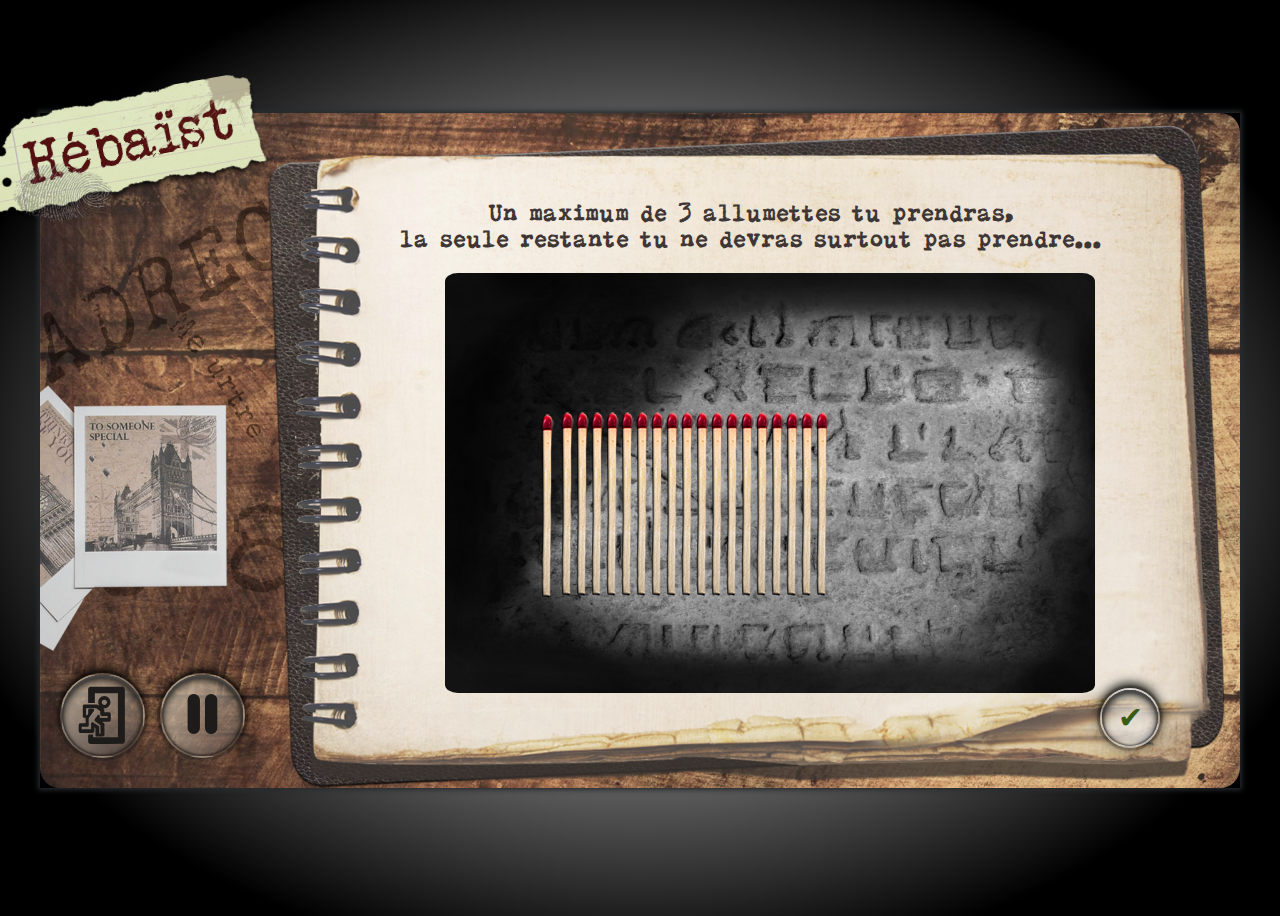
==== allumettes.html @ 265a36fc "jeu allumettes" ====
<!doctype html>
<html lang="fr">

<head>
	<meta charset="UTF-8">
	<link href="assets/style/allumettes_style.css" rel="stylesheet">

	<title>Hébaïst</title>
</head>

<body>

	<div id="backgound">
		<img alt="background" id="bkimg" src="assets/pics/background_img.jpg" />
		<img alt="bloc notes" id="bloc" src="assets/pics/bloc_jeu.png" />

		<img alt="logo" id="logo" src="assets/pics/logo.png" />
		<button type="button" class="bt-accueil" id="quitter">
			<img alt="pause" class="color-bt" src="assets/pics/quitter.svg" />
		</button>
		<button type="button" class="bt-accueil" id="pause">
			<img alt="quitter" class="color-bt" src="assets/pics/pause.svg" />
		</button>



		<!--		///////////////////////////////////////////////////-->

		<p class="consigne-text">Un maximum de 3 allumettes tu prendras, <br />la seule restante tu ne devras surtout pas prendre...</p>

		<div id="allumettes-background">
			<img src="assets/pics/tombe.jpg" />
		</div>

		<div id="allumette">
			<img src="assets/pics/alumette.png" />
		</div>
		
		<div id="container-allumette">
			
		</div>

		<!-- /Allumettes -->

		<button type="button" class="bt-valide" id="valide">✔
		</button>
		<!-- /Button valide -->
	</div>




</body>
<script type="text/javascript" src="assets/script/allumettes_script.js"></script>

</html>
---- assets/style/allumettes_style.css ----
@font-face {
	font-family: 'olivetti';
	src: url('../fonts/olivetti.ttf');
	font-weight: normal;
	font-style: normal;
}



body {
	height: 100vh;
	background: radial-gradient(white, grey, black 80%);
	background-repeat: no-repeat;
	overflow: hidden;
}

#backgound {
	position: absolute;
	margin: auto;
	top: 0;
	right: 0;
	bottom: 0;
	left: 0;
	width: 1200px;
	height: 675px;
	box-shadow: 0 0 5px 2px #282a2d;
	line-height: 1.4;
}

#bkimg {
	position: relative;
	z-index: 1;
	width: 1200px;
	height: auto;
	border-radius: 20px;
}

#bloc {
	position: absolute;
	z-index: 1;
	width: 940px;
	height: auto;
	top: 25px;
	left: 240px;
}



#logo {
	position: absolute;
	z-index: 3;
	width: 300px;
	height: auto;
	top: -20px;
	left: -60px;
	-webkit-transform: rotate(-10deg);
	-moz-transform: rotate(-10deg);
	-ms-transform: rotate(-10deg);
	-o-transform: rotate(-10deg);
	transform: rotate(-10deg);
}



#quitter {
	position: absolute;
	z-index: 2;
	height: 85px;
	width: 85px;
	bottom: 30px;
	left: 20px;
}

#pause {
	position: absolute;
	z-index: 2;
	height: 85px;
	width: 85px;
	bottom: 30px;
	left: 120px;
}

#valide {
	position: absolute;
	z-index: 2;
	height: 60px;
	width: 60px;
	bottom: 40px;
	right: 80px;
}





.bt-accueil {
	transition: 0.1s;

	border: 2px solid rgba(0, 0, 0, 0.1);
	border-radius: 170px;

	background: linear-gradient(-45deg, rgba(48, 43, 43, 0.4), rgba(222, 208, 186, 0.8));

	box-shadow:
		/* offset-x | offset-y | blur-radius | spread-radius | color */
		0 -5px 10px rgba(0, 0, 0, 0.75),
		0 0 15px rgba(0, 0, 0, 0.5),
		0 0 1px 3px rgba(0, 0, 0, 0.2),
		0 4px 5px rgba(255, 255, 255, 0.1),

		inset 0 2px 3px #555,
		inset 0 4px 8px #000,
		inset 0 0 3px #000,

		inset 0 -20px 15px rgba(255, 255, 255, 0.05);

}

.bt-accueil:hover {
	cursor: pointer;
	transition: 0.1s;
	outline: 0;

	height: 65px;
	padding-top: 5px;

	background: linear-gradient(-90deg, rgba(255, 255, 255, 0.5), rgba(198, 199, 199, 0.3));

	box-shadow:
		0 5px 10px rgba(0, 0, 0, 0.75),
		0 0 15px rgba(0, 0, 0, 1),
		0 0 1px 3px rgba(0, 0, 0, 0.5),
		0 -4px 5px rgba(255, 255, 255, 0.5),
		inset 0 -2px 3px #555,
		inset 0 -4px 5px #000,
		inset 0 0 3px #000,
		inset 0 20px 15px rgba(255, 255, 255, 0.05);
}

.bt-valide {
	color: rgba(57, 91, 18, 1);
	font-size: 30px;
	border: 2px solid rgba(0, 0, 0, 0.1);
	border-radius: 170px;

	transition: 0.1s;
	outline: 0;

	background: linear-gradient(-45deg, rgba(255, 255, 255, 0.7), rgba(198, 199, 199, 0.3));

	box-shadow:
		/* offset-x | offset-y | blur-radius | spread-radius | color */
		0 -5px 10px rgba(0, 0, 0, 0.75),
		0 0 15px rgba(0, 0, 0, 0.5),
		0 0 1px 3px rgba(0, 0, 0, 0.2),
		0 -5px 15px rgba(57, 91, 18, 0.1),

		inset 0 2px 3px #555,
		inset 0 4px 8px #000,
		inset 0 0 3px #000,

		inset 0 40px 40px rgba(255, 255, 255, 0.05);

}


.bt-valide:hover {
	cursor: pointer;
	color: #E2E1BD;
	font-size: 35px;
	border: 2px solid rgba(0, 0, 0, 0.1);
	border-radius: 170px;

	height: 70px;
	padding-top: 2px;

	background: linear-gradient(-90deg, rgba(68, 158, 23, 0.8), rgba(125, 176, 37, 0.6));

	box-shadow:
		0 5px 10px rgba(0, 0, 0, 0.75),
		0 0 15px rgba(0, 0, 0, 1),
		0 0 1px 3px rgba(0, 0, 0, 0.5),
		0 -4px 5px rgba(255, 255, 255, 0.5),
		inset 0 -2px 3px #555,
		inset 0 -4px 5px #000,
		inset 0 0 3px #000,
		inset 0 20px 15px rgba(255, 255, 255, 0.05);

}


/*===============JEU=============================*/

.consigne-text {
	position: absolute;
	z-index: 10;
	bottom: 510px;
	margin-left: 30%;

	font-family: 'olivetti';
	color: #3e3634;
	font-size: 20pt;
	text-align: center;
	font-weight: bold;
	line-height: 20pt;
}



#allumettes-background img{
	z-index:10;
	position:absolute;
	width: 650px;
    height: 420px;
	bottom: 95px;
	left:405px;
	border-radius: 2%;
	
}

#allumette img{
	position:absolute;
	z-index:11;
	bottom: 190px;
	left:500px;
	
}

#container-allumette{
	position:absolute;
	z-index:12;
	bottom: 185px;
	left:520px;
}
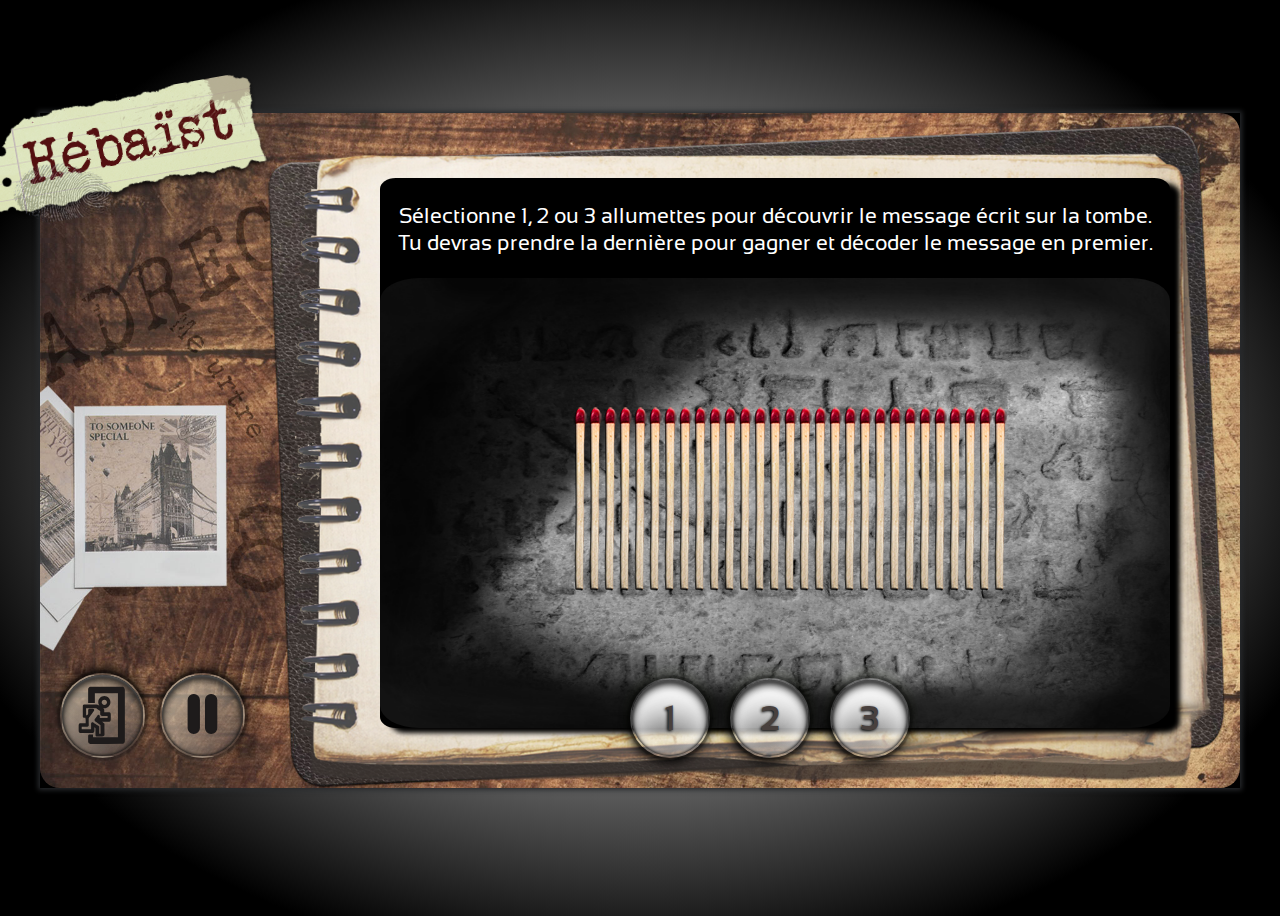
==== commit d09c7d9b: "update allumettes" ====
--- a/allumettes.html
+++ b/allumettes.html
@@ -26,25 +26,32 @@
 
 		<!--		///////////////////////////////////////////////////-->
 
-		<p class="consigne-text">Un maximum de 3 allumettes tu prendras, <br />la seule restante tu ne devras surtout pas prendre...</p>
+
 
 		<div id="allumettes-background">
+			<p class="consigne-text">Sélectionne 1, 2 ou 3 allumettes pour découvrir le message écrit sur la tombe. <br />Tu devras prendre la dernière pour gagner et décoder le message en premier.</p>
 			<img src="assets/pics/tombe.jpg" />
 		</div>
 
-		<div id="allumette">
-			<img src="assets/pics/alumette.png" />
-		</div>
 		
-		<div id="container-allumette">
-			
+		<div id="container-allumettes">
+
+
 		</div>
 
 		<!-- /Allumettes -->
 
-		<button type="button" class="bt-valide" id="valide">✔
+		<button type="button" id="btOne" class="round" id="One">1
 		</button>
-		<!-- /Button valide -->
+		<!-- /Button One (Allumettes) -->
+
+		<button type="button" id="btTwo" class="round" id="One">2
+		</button>
+		<!-- /Button One (Allumettes) -->
+
+		<button type="button" id="btThree" class="round" id="One">3
+		</button>
+		<!-- /Button One (Allumettes) -->
 	</div>
 
 
--- a/assets/style/allumettes_style.css
+++ b/assets/style/allumettes_style.css
@@ -1,6 +1,19 @@
 @font-face {
 	font-family: 'olivetti';
 	src: url('../fonts/olivetti.ttf');
+	font-weight: normal;
+	font-style: normal;
+}
+
+@font-face {
+	font-family: 'sansation';
+	src: url('../fonts/sansation_regular.ttf');
+	font-weight: normal;
+	font-style: normal;
+}
+@font-face {
+	font-family: 'sansation-bold';
+	src: url('../fonts/sansation_bold.ttf');
 	font-weight: normal;
 	font-style: normal;
 }
@@ -191,44 +204,154 @@
 
 /*===============JEU=============================*/
 
-.consigne-text {
-	position: absolute;
-	z-index: 10;
-	bottom: 510px;
-	margin-left: 30%;
-
-	font-family: 'olivetti';
-	color: #3e3634;
-	font-size: 20pt;
-	text-align: center;
-	font-weight: bold;
-	line-height: 20pt;
-}
-
 
 
 #allumettes-background img{
 	z-index:10;
 	position:absolute;
-	width: 650px;
-    height: 420px;
-	bottom: 95px;
-	left:405px;
+	width: 790px;
+	height: 450px;
+	bottom: 0px;
+	left: 0px;
+	border-radius: 5%;
+	
+}
+#allumettes-background{
+	z-index:9;
+	position:absolute;
+	background-color: black;
+	width: 790px;
+	height: 550px;
+	bottom: 60px;
+	left: 340px;
 	border-radius: 2%;
-	
-}
-
-#allumette img{
+	box-shadow: 10px 5px 5px black;
+
+}
+.consigne-text {
+	position: absolute;
+	z-index: 10;
+	bottom: 450px;
+	margin-left: auto;
+	margin-right: auto;
+	width:790px;
+
+	font-family: 'sansation';
+	color: white;
+	font-size: 16pt;
+	text-align: center;
+	line-height: 20pt;
+}
+
+
+
+
+#container-allumettes{
 	position:absolute;
-	z-index:11;
-	bottom: 190px;
-	left:500px;
-	
-}
-
-#container-allumette{
-	position:absolute;
-	z-index:12;
-	bottom: 185px;
-	left:520px;
-}
+	z-index:15;
+	margin-left: 400px;
+	margin-right: 300px;
+	width:700px;
+	bottom:190px;
+}
+
+
+#btOne {
+	position: absolute;
+	z-index: 10;
+	height: 80px;
+	width: 80px;
+	bottom: 30px;
+	right: 530px;
+}
+#btTwo {
+	position: absolute;
+	z-index: 10;
+	height: 80px;
+	width: 80px;
+	bottom: 30px;
+	right: 430px;
+}
+#btThree {
+	position: absolute;
+	z-index: 10;
+	height: 80px;
+	width: 80px;
+	bottom: 30px;
+	right: 330px;
+}
+
+.round {
+	vertical-align: middle;
+	color: #48403d;
+	font-family: 'sansation-bold';
+	text-shadow: black -1px 1px 3px;
+	font-size: 35px;
+	border: 2px solid rgba(0, 0, 0, 0.1);
+	border-radius: 170px;
+
+	transition: 0.1s;
+	outline: 0;
+
+	background: linear-gradient(-45deg, rgba(255, 255, 255, 0.3), rgba(198, 199, 199, 0.1));
+
+	box-shadow:
+		/* offset-x | offset-y | blur-radius | spread-radius | color */
+			-2px 5px 10px rgba(0, 0, 0, 0.75),
+			0 0 15px rgba(0, 0, 0, 0.5),
+			0 0 1px 3px rgba(0, 0, 0, 0.2),
+			0 -5px 15px rgba(57, 91, 18, 0.1),
+
+			inset 0 2px 3px #555,
+			inset 0 4px 8px #000,
+			inset 0 0 3px #000,
+
+			inset 0 40px 40px rgba(255, 255, 255, 1);
+
+}
+
+.round:hover {
+	padding-bottom: 8px;
+	cursor: pointer;
+	color: #E2E1BD;
+	font-family: 'sansation-bold';
+	font-size: 40px;
+	border: 2px solid rgba(0, 0, 0, 0.1);
+	border-radius: 170px;
+
+	height: 70px;
+	padding-top: 2px;
+
+	background: linear-gradient(-90deg, rgba(72, 64, 61, 0.8), rgba(133, 124, 121, 0.6));
+
+	box-shadow:
+			0 5px 10px rgba(0, 0, 0, 0.75),
+			0 0 15px rgba(0, 0, 0, 1),
+			0 0 1px 3px rgba(0, 0, 0, 0.5),
+			0 -4px 5px rgba(255, 255, 255, 0.5),
+			inset 0 -2px 3px black,
+			inset 0 -4px 5px #000,
+			inset 0 0 3px #000,
+			inset 0 20px 15px rgba(255, 255, 255, 0.05);
+
+}
+
+.verticalTranslateB {
+	opacity: 0;
+	margin-bottom: -60% !important;
+	-webkit-transition: all 2.5s ease-in-out;
+	-moz-transition: all 2.5s ease-in-out;
+	-ms-transition: all 2.5s ease-in-out;
+	-o-transition: all 2.5s ease-in-out;
+	transition: all 2.5s ease-in-out;
+}
+
+.verticalTranslateT {
+	opacity: 0;
+	margin-bottom: 60% !important;
+	-webkit-transition: all 2.5s ease-in-out;
+	-moz-transition: all 2.5s ease-in-out;
+	-ms-transition: all 2.5s ease-in-out;
+	-o-transition: all 2.5s ease-in-out;
+	transition: all 2.5s ease-in-out;
+}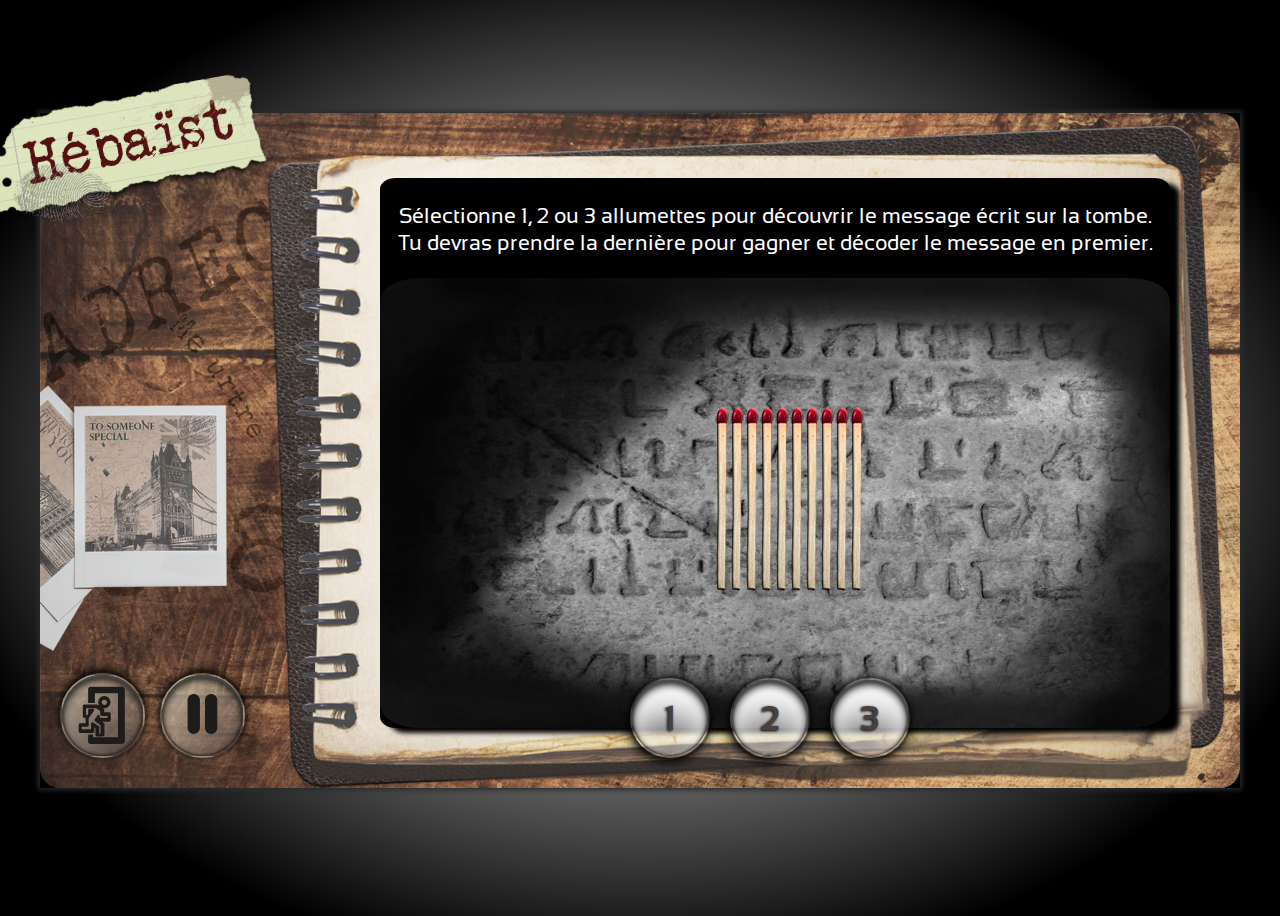
==== commit 8b72cc5d: "update code allumettes" ====
--- a/allumettes.html
+++ b/allumettes.html
@@ -10,49 +10,49 @@
 
 <body>
 
-	<div id="backgound">
-		<img alt="background" id="bkimg" src="assets/pics/background_img.jpg" />
-		<img alt="bloc notes" id="bloc" src="assets/pics/bloc_jeu.png" />
+<div id="backgound">
+	<img alt="background" id="bkimg" src="assets/pics/background_img.jpg" />
+	<img alt="bloc notes" id="bloc" src="assets/pics/bloc_jeu.png" />
 
-		<img alt="logo" id="logo" src="assets/pics/logo.png" />
-		<button type="button" class="bt-accueil" id="quitter">
-			<img alt="pause" class="color-bt" src="assets/pics/quitter.svg" />
-		</button>
-		<button type="button" class="bt-accueil" id="pause">
-			<img alt="quitter" class="color-bt" src="assets/pics/pause.svg" />
-		</button>
+	<img alt="logo" id="logo" src="assets/pics/logo.png" />
+	<button type="button" class="bt-accueil" id="quitter">
+		<img alt="pause" class="color-bt" src="assets/pics/quitter.svg" />
+	</button>
+	<button type="button" class="bt-accueil" id="pause">
+		<img alt="quitter" class="color-bt" src="assets/pics/pause.svg" />
+	</button>
 
 
 
-		<!--		///////////////////////////////////////////////////-->
+	<!--		///////////////////////////////////////////////////-->
 
 
 
-		<div id="allumettes-background">
-			<p class="consigne-text">Sélectionne 1, 2 ou 3 allumettes pour découvrir le message écrit sur la tombe. <br />Tu devras prendre la dernière pour gagner et décoder le message en premier.</p>
-			<img src="assets/pics/tombe.jpg" />
-		</div>
-
-		
-		<div id="container-allumettes">
+	<div id="allumettes-background">
+		<p class="consigne-text">Sélectionne 1, 2 ou 3 allumettes pour découvrir le message écrit sur la tombe. <br />Tu devras prendre la dernière pour gagner et décoder le message en premier.</p>
+		<img src="assets/pics/tombe.jpg" />
+	</div>
 
 
-		</div>
+	<div id="container-allumettes">
 
-		<!-- /Allumettes -->
 
-		<button type="button" id="btOne" class="round" id="One">1
-		</button>
-		<!-- /Button One (Allumettes) -->
+	</div>
 
-		<button type="button" id="btTwo" class="round" id="One">2
-		</button>
-		<!-- /Button One (Allumettes) -->
+	<!-- /Allumettes -->
 
-		<button type="button" id="btThree" class="round" id="One">3
-		</button>
-		<!-- /Button One (Allumettes) -->
-	</div>
+	<button type="button" id="btOne" class="round" >1
+	</button>
+	<!-- /Button One (Allumettes) -->
+
+	<button type="button" id="btTwo" class="round" >2
+	</button>
+	<!-- /Button One (Allumettes) -->
+
+	<button type="button" id="btThree" class="round">3
+	</button>
+	<!-- /Button One (Allumettes) -->
+</div>
 
 
 
@@ -60,4 +60,4 @@
 </body>
 <script type="text/javascript" src="assets/script/allumettes_script.js"></script>
 
-</html>
+</html>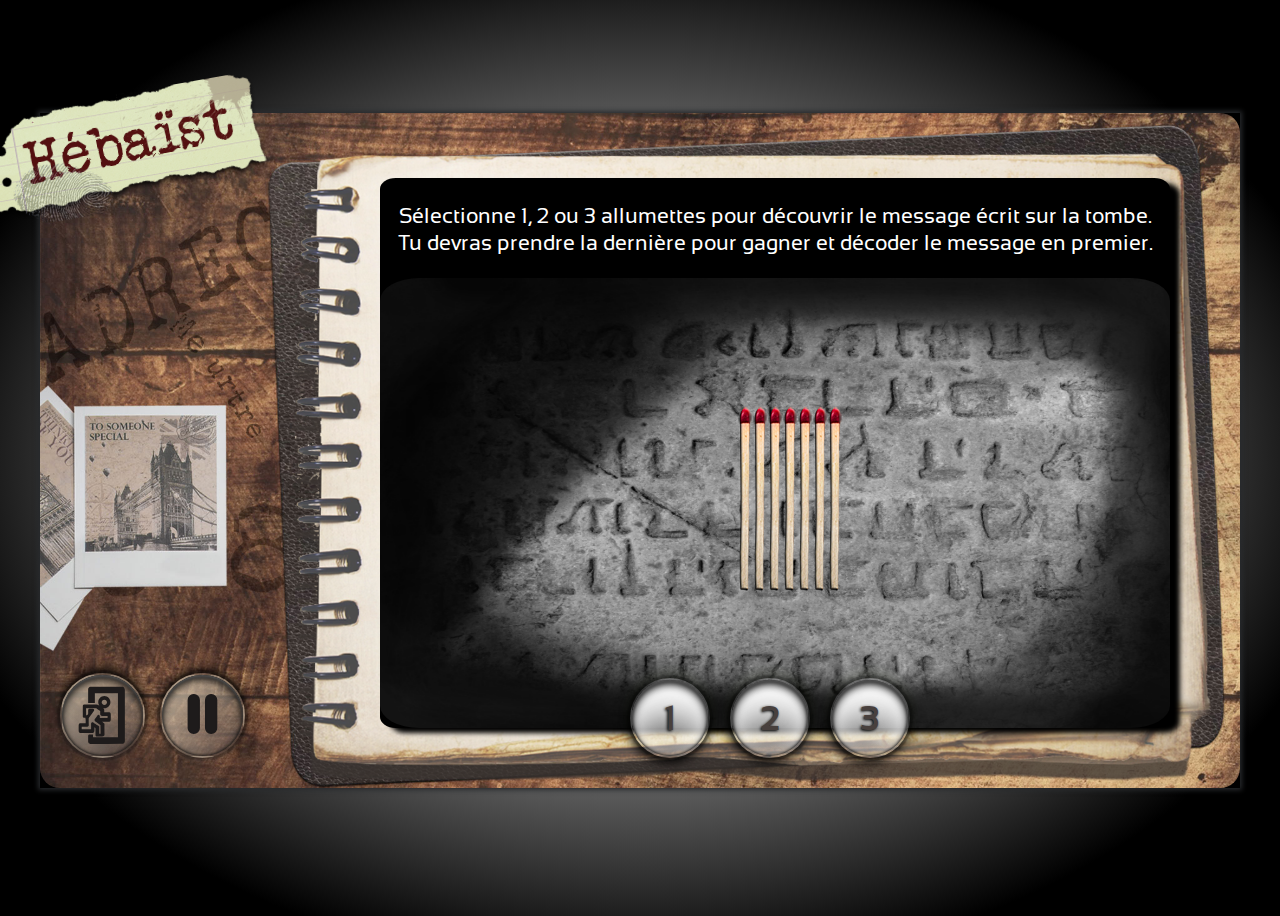
==== commit 0d253507: "tests bd allumettes" ====
--- a/allumettes.html
+++ b/allumettes.html
@@ -1,3 +1,4 @@
+
 <!doctype html>
 <html lang="fr">
 
@@ -58,6 +59,8 @@
 
 
 </body>
+<script type="text/javascript" src="assets/script/score.js"></script>
 <script type="text/javascript" src="assets/script/allumettes_script.js"></script>
 
+
 </html>